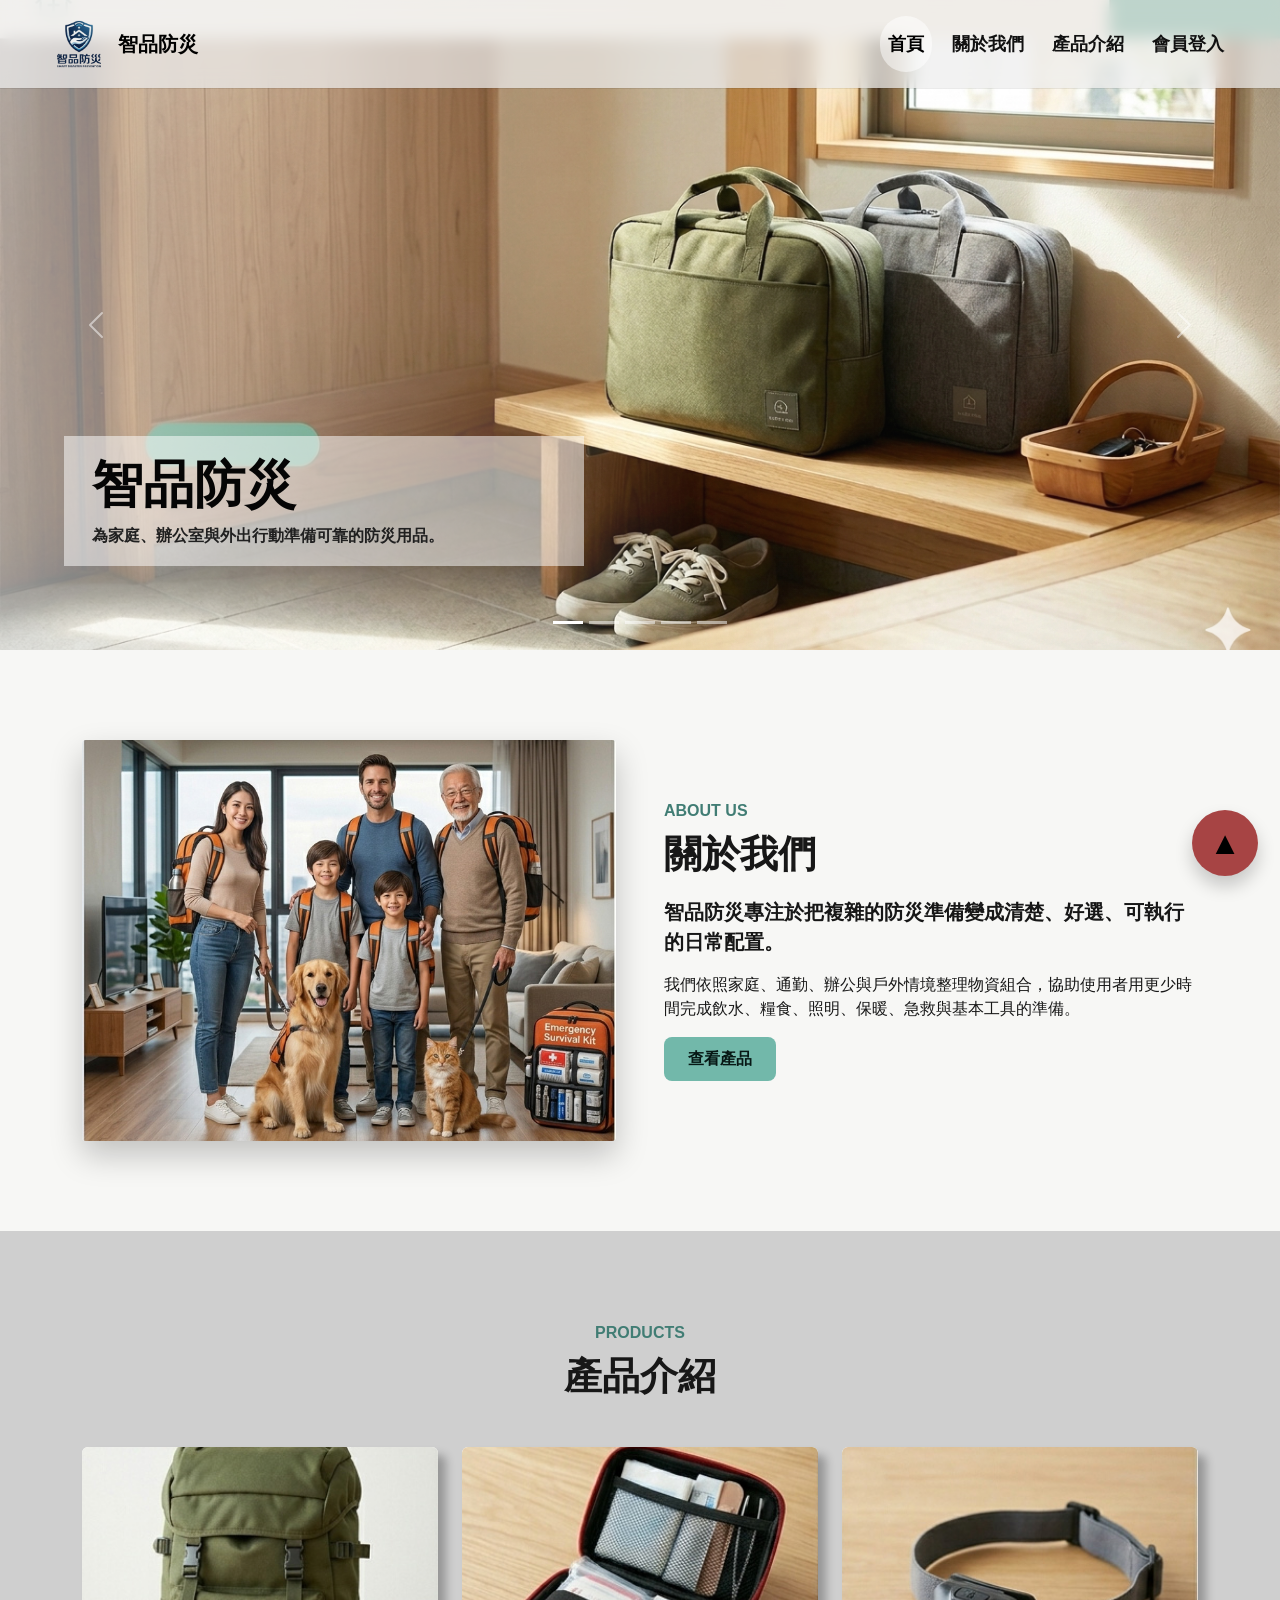
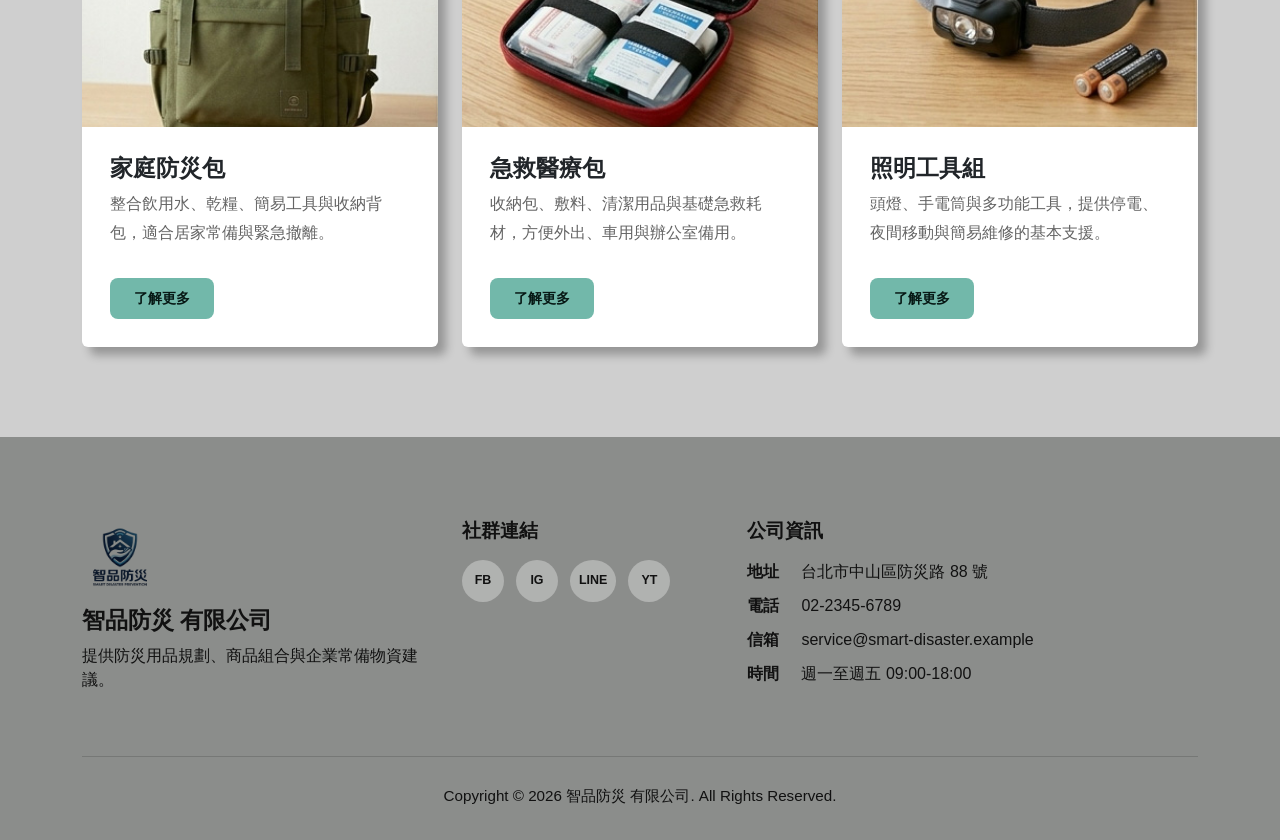
==== index.html @ 9e26929b "Initial website commit" ====
<!doctype html>
<html lang="zh-Hant">
  <head>
    <meta charset="utf-8">
    <meta name="viewport" content="width=device-width, initial-scale=1">
    <title>智品防災</title>
    <link href="css/bootstrap.min.css" rel="stylesheet">
    <link rel="stylesheet" href="css/style.css">
  </head>
  <body>
    <nav class="navbar navbar-expand-lg fixed-top site-nav">
      <div class="container-fluid px-lg-5">
        <a class="navbar-brand d-flex align-items-center gap-2" href="#">
          <img src="images/LOGO_防災.png" alt="智品防災標誌" class="brand-mark">
          <span class="brand-name">智品防災</span>
        </a>
        <button class="navbar-toggler" type="button" data-bs-toggle="collapse" data-bs-target="#mainNav" aria-controls="mainNav" aria-expanded="false" aria-label="切換選單">
          <span class="navbar-toggler-icon"></span>
        </button>
        <div class="collapse navbar-collapse justify-content-end" id="mainNav">
          <ul class="navbar-nav nav-pill">
            <li class="nav-item"><a class="nav-link active" aria-current="page" href="#home">首頁</a></li>
            <li class="nav-item"><a class="nav-link" href="#about">關於我們</a></li>
            <li class="nav-item"><a class="nav-link" href="#products">產品介紹</a></li>
            <li class="nav-item"><a class="nav-link" href="#contact">會員登入</a></li>
          </ul>
        </div>
      </div>
    </nav>

    <header id="home" class="hero-carousel">
      <div id="mainCarousel" class="carousel slide carousel-fade" data-bs-ride="carousel">
        <div class="carousel-indicators">
          <button type="button" data-bs-target="#mainCarousel" data-bs-slide-to="0" class="active" aria-current="true" aria-label="第 1 張"></button>
          <button type="button" data-bs-target="#mainCarousel" data-bs-slide-to="1" aria-label="第 2 張"></button>
          <button type="button" data-bs-target="#mainCarousel" data-bs-slide-to="2" aria-label="第 3 張"></button>
          <button type="button" data-bs-target="#mainCarousel" data-bs-slide-to="3" aria-label="第 4 張"></button>
          <button type="button" data-bs-target="#mainCarousel" data-bs-slide-to="4" aria-label="第 5 張"></button>
        </div>
        <div class="carousel-inner">
          <div class="carousel-item active">
            <img src="images/形象01_1.png" class="d-block w-100" alt="防災用品展示">
            <div class="carousel-caption">
              <h1>智品防災</h1>
              <p>為家庭、辦公室與外出行動準備可靠的防災用品。</p>
            </div>
          </div>
          <div class="carousel-item">
            <img src="images/形象02.png" class="d-block w-100" alt="防災包情境">
            <div class="carousel-caption">
              <h2>防災包配置</h2>
              <p>把水、糧食、照明與急救用品整理成可立即帶走的方案。</p>
            </div>
          </div>
          <div class="carousel-item">
            <img src="images/形象03.png" class="d-block w-100" alt="緊急用品">
            <div class="carousel-caption">
              <h2>日常也能安心</h2>
              <p>從基本款到進階裝備，依不同家庭成員需求搭配。</p>
            </div>
          </div>
          <div class="carousel-item">
            <img src="images/形象04.png" class="d-block w-100" alt="戶外防災用品">
            <div class="carousel-caption">
              <h2>隨身防護</h2>
              <p>輕量、清楚分類，緊急時少一點慌張，多一點掌握。</p>
            </div>
          </div>
          <div class="carousel-item">
            <img src="images/形象05.png" class="d-block w-100" alt="防災商品設計稿">
            <div class="carousel-caption">
              <h2>完整補給</h2>
              <p>從食品、水源、照明到醫療包，一站整理常備物資。</p>
            </div>
          </div>
        </div>
        <button class="carousel-control-prev" type="button" data-bs-target="#mainCarousel" data-bs-slide="prev">
          <span class="carousel-control-prev-icon" aria-hidden="true"></span>
          <span class="visually-hidden">上一張</span>
        </button>
        <button class="carousel-control-next" type="button" data-bs-target="#mainCarousel" data-bs-slide="next">
          <span class="carousel-control-next-icon" aria-hidden="true"></span>
          <span class="visually-hidden">下一張</span>
        </button>
      </div>
    </header>

    <main>
      <section id="about" class="about-section section-pad">
        <div class="container">
          <div class="row align-items-center g-5">
            <div class="col-lg-6">
              <img src="images/Banner_A01.jpg" alt="防災用品整理" class="img-fluid about-img">
            </div>
            <div class="col-lg-6">
              <p class="section-kicker">About Us</p>
              <h2>關於我們</h2>
              <p class="lead">智品防災專注於把複雜的防災準備變成清楚、好選、可執行的日常配置。</p>
              <p>我們依照家庭、通勤、辦公與戶外情境整理物資組合，協助使用者用更少時間完成飲水、糧食、照明、保暖、急救與基本工具的準備。</p>
              <a href="#products" class="btn btn-brand">查看產品</a>
            </div>
          </div>
        </div>
      </section>

      <section id="products" class="product-section section-pad">
        <div class="container">
          <div class="text-center mb-5">
            <p class="section-kicker">Products</p>
            <h2>產品介紹</h2>
          </div>
          <div class="row g-4">
            <div class="col-md-6 col-lg-4">
              <article class="card product-card h-100">
                <img src="images/商品照_A01.jpg" class="card-img-top" alt="家庭防災包">
                <div class="card-body">
                  <h3 class="card-title">家庭防災包</h3>
                  <p class="card-text">整合飲用水、乾糧、簡易工具與收納背包，適合居家常備與緊急撤離。</p>
                  <a href="#" class="btn btn-brand btn-sm">了解更多</a>
                </div>
              </article>
            </div>
            <div class="col-md-6 col-lg-4">
              <article class="card product-card h-100">
                <img src="images/商品照_A05.jpg" class="card-img-top" alt="急救醫療包">
                <div class="card-body">
                  <h3 class="card-title">急救醫療包</h3>
                  <p class="card-text">收納包、敷料、清潔用品與基礎急救耗材，方便外出、車用與辦公室備用。</p>
                  <a href="#" class="btn btn-brand btn-sm">了解更多</a>
                </div>
              </article>
            </div>
            <div class="col-md-6 col-lg-4 mx-md-auto mx-lg-0">
              <article class="card product-card h-100">
                <img src="images/商品照_A06.jpg" class="card-img-top" alt="照明工具組">
                <div class="card-body">
                  <h3 class="card-title">照明工具組</h3>
                  <p class="card-text">頭燈、手電筒與多功能工具，提供停電、夜間移動與簡易維修的基本支援。</p>
                  <a href="#" class="btn btn-brand btn-sm">了解更多</a>
                </div>
              </article>
            </div>
          </div>
        </div>
      </section>
    </main>

    <footer id="contact" class="site-footer">
      <div class="container">
        <div class="row gy-4 align-items-start">
          <div class="col-lg-4">
            <img src="images/LOGO_防災.png" alt="智品防災標誌" class="footer-logo">
            <h2>智品防災 有限公司</h2>
            <p>提供防災用品規劃、商品組合與企業常備物資建議。</p>
          </div>
          <div class="col-md-4 col-lg-3">
            <h3>社群連結</h3>
            <div class="social-links">
              <a href="#" aria-label="Facebook">FB</a>
              <a href="#" aria-label="Instagram">IG</a>
              <a href="#" aria-label="Line">LINE</a>
              <a href="#" aria-label="YouTube">YT</a>
            </div>
          </div>
          <div class="col-md-8 col-lg-5">
            <h3>公司資訊</h3>
            <ul class="company-info">
              <li><span class="info-icon">地址</span> 台北市中山區防災路 88 號</li>
              <li><span class="info-icon">電話</span> 02-2345-6789</li>
              <li><span class="info-icon">信箱</span> service@smart-disaster.example</li>
              <li><span class="info-icon">時間</span> 週一至週五 09:00-18:00</li>
            </ul>
          </div>
        </div>
        <div class="copyright">
          Copyright © 2026 智品防災 有限公司. All Rights Reserved.
        </div>
      </div>
    </footer>

    <a href="#home" class="back-top" aria-label="回到頂端">
      <span aria-hidden="true">▲</span>
    </a>

    <script src="js/bootstrap.bundle.min.js"></script>
  </body>
</html>
---- css/style.css ----
:root {
  --brand: #72b8aa;
  --brand-dark: #417d74;
  --ink: #171717;
  --muted: #646464;
  --panel: #f7f7f5;
  --page-gray: #cfcfcf;
  --footer: #8b8d8b;
}

html {
  scroll-behavior: smooth;
}

body {
  color: var(--ink);
  font-family: "Noto Sans TC", "Microsoft JhengHei", Arial, sans-serif;
  background: var(--page-gray);
}

.site-nav {
  min-height: 78px;
  background: rgba(238, 238, 238, 0.72);
  backdrop-filter: blur(8px);
  box-shadow: 0 1px 0 rgba(0, 0, 0, 0.08);
}

.brand-mark {
  width: 62px;
  height: 62px;
  object-fit: contain;
  mix-blend-mode: multiply;
}

.brand-name {
  font-weight: 800;
  letter-spacing: 0;
}

.nav-pill {
  gap: 12px;
  font-size: 1.15rem;
  font-weight: 800;
}

.nav-pill .nav-link {
  color: #111;
  border-radius: 999px;
  padding: 14px 30px;
}

.nav-pill .nav-link.active,
.nav-pill .nav-link:hover {
  background: rgba(255, 255, 255, 0.5);
  color: #000;
}

.hero-carousel {
  background: #ddd;
}

.carousel-item {
  height: min(650px, 58vw);
  min-height: 380px;
}

.carousel-item img {
  width: 100%;
  height: 100%;
  object-fit: cover;
}

.carousel-item::after {
  content: "";
  position: absolute;
  inset: 0;
  background: linear-gradient(90deg, rgba(255, 255, 255, 0.58), rgba(255, 255, 255, 0.02) 54%);
  pointer-events: none;
}

.carousel-caption {
  right: auto;
  bottom: 13%;
  left: 5%;
  z-index: 2;
  width: min(520px, 72vw);
  color: #050505;
  text-align: left;
  background: rgba(255, 255, 255, 0.52);
  border-radius: 0;
  padding: 18px 28px;
}

.carousel-caption h1,
.carousel-caption h2 {
  margin-bottom: 8px;
  font-size: clamp(2.2rem, 4vw, 4.2rem);
  font-weight: 900;
}

.carousel-caption p {
  margin: 0;
  color: #202020;
  font-weight: 600;
}

.section-pad {
  padding: 90px 0;
}

.about-section {
  background: var(--panel);
}

.about-img {
  width: 100%;
  aspect-ratio: 4 / 3;
  object-fit: cover;
  border-radius: 4px;
  box-shadow: 0 14px 32px rgba(0, 0, 0, 0.22);
}

.section-kicker {
  margin-bottom: 8px;
  color: var(--brand-dark);
  font-weight: 900;
  text-transform: uppercase;
}

h2 {
  margin-bottom: 20px;
  font-size: clamp(2rem, 3vw, 3rem);
  font-weight: 900;
}

.lead {
  font-weight: 700;
}

.btn-brand {
  color: #071815;
  background: var(--brand);
  border: 0;
  border-radius: 8px;
  font-weight: 800;
  padding: 10px 24px;
}

.btn-brand:hover {
  color: #fff;
  background: var(--brand-dark);
}

.product-section {
  background: var(--page-gray);
}

.product-card {
  overflow: hidden;
  border: 0;
  border-radius: 6px;
  box-shadow: 8px 8px 10px rgba(0, 0, 0, 0.28);
}

.product-card .card-img-top {
  height: 280px;
  object-fit: cover;
}

.product-card .card-body {
  display: flex;
  min-height: 220px;
  flex-direction: column;
  padding: 28px;
}

.product-card .card-title {
  font-size: 1.45rem;
  font-weight: 900;
}

.product-card .card-text {
  color: var(--muted);
  line-height: 1.8;
}

.product-card .btn {
  margin-top: auto;
  align-self: flex-start;
}

.site-footer {
  padding: 82px 0 32px;
  color: #111;
  background: var(--footer);
}

.footer-logo {
  width: 76px;
  height: 76px;
  object-fit: contain;
  mix-blend-mode: multiply;
}

.site-footer h2 {
  margin: 12px 0 10px;
  font-size: 1.45rem;
}

.site-footer h3 {
  margin-bottom: 18px;
  font-size: 1.2rem;
  font-weight: 900;
}

.social-links {
  display: flex;
  gap: 12px;
}

.social-links a {
  display: inline-flex;
  min-width: 42px;
  height: 42px;
  align-items: center;
  justify-content: center;
  color: #111;
  background: rgba(255, 255, 255, 0.32);
  border-radius: 50%;
  font-size: 0.78rem;
  font-weight: 900;
  padding: 0 9px;
  text-decoration: none;
}

.social-links a:hover {
  color: #fff;
  background: var(--brand-dark);
}

.company-info {
  display: grid;
  gap: 10px;
  padding: 0;
  margin: 0;
  list-style: none;
}

.info-icon {
  display: inline-flex;
  min-width: 42px;
  margin-right: 8px;
  font-weight: 900;
}

.copyright {
  padding-top: 28px;
  margin-top: 48px;
  border-top: 1px solid rgba(0, 0, 0, 0.15);
  text-align: center;
  font-size: 0.95rem;
}

.back-top {
  position: fixed;
  right: 22px;
  bottom: 24px;
  z-index: 20;
  display: inline-flex;
  width: 66px;
  height: 66px;
  align-items: center;
  justify-content: center;
  color: #000;
  background: #a74444;
  border-radius: 50%;
  font-size: 2rem;
  text-decoration: none;
  box-shadow: 0 10px 18px rgba(0, 0, 0, 0.2);
}

@media (max-width: 991.98px) {
  .site-nav {
    background: rgba(238, 238, 238, 0.94);
  }

  .nav-pill {
    gap: 0;
    padding: 12px 0;
  }

  .nav-pill .nav-link {
    padding: 12px 16px;
  }

  .carousel-item {
    height: 520px;
  }
}

@media (max-width: 575.98px) {
  .brand-mark {
    width: 48px;
    height: 48px;
  }

  .brand-name {
    font-size: 1rem;
  }

  .carousel-item {
    min-height: 430px;
  }

  .carousel-caption {
    left: 16px;
    width: calc(100% - 32px);
    padding: 16px;
  }

  .section-pad {
    padding: 64px 0;
  }

  .product-card .card-img-top {
    height: 220px;
  }

  .back-top {
    width: 52px;
    height: 52px;
    font-size: 1.45rem;
  }
}
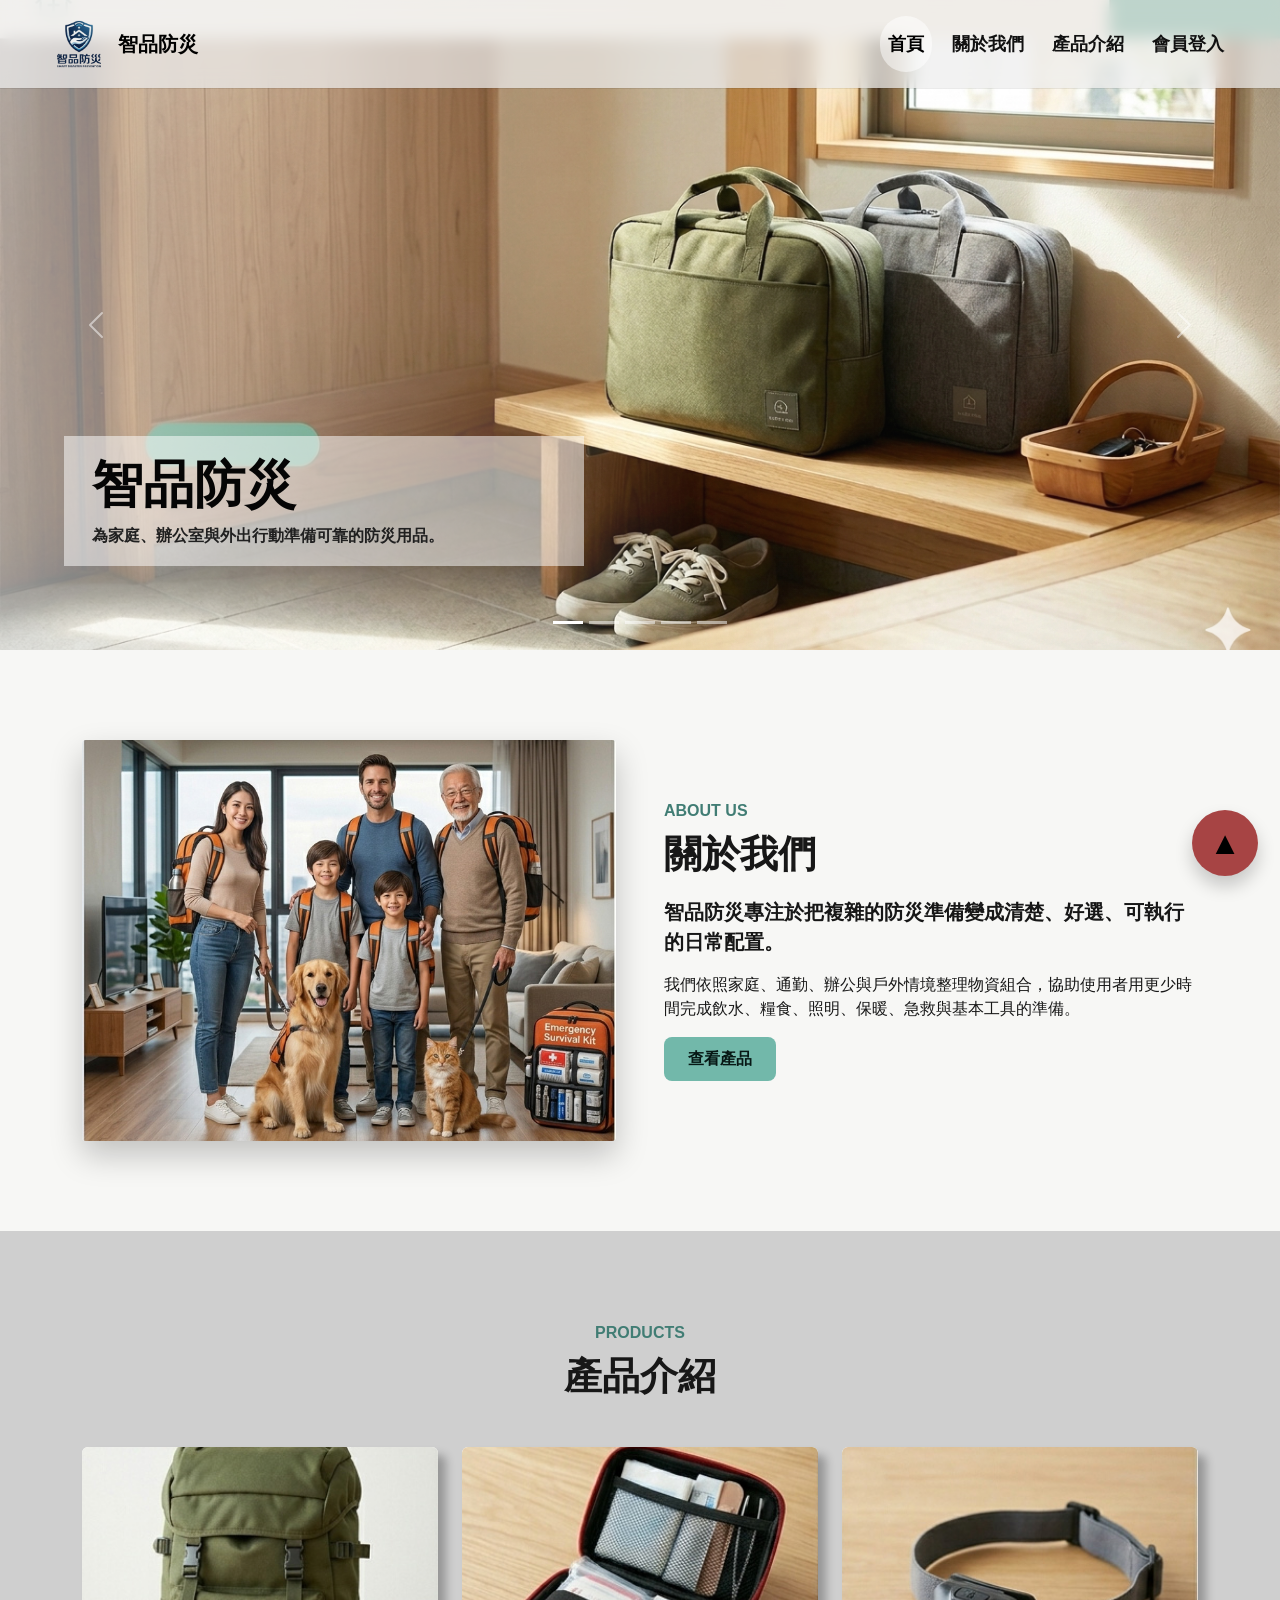
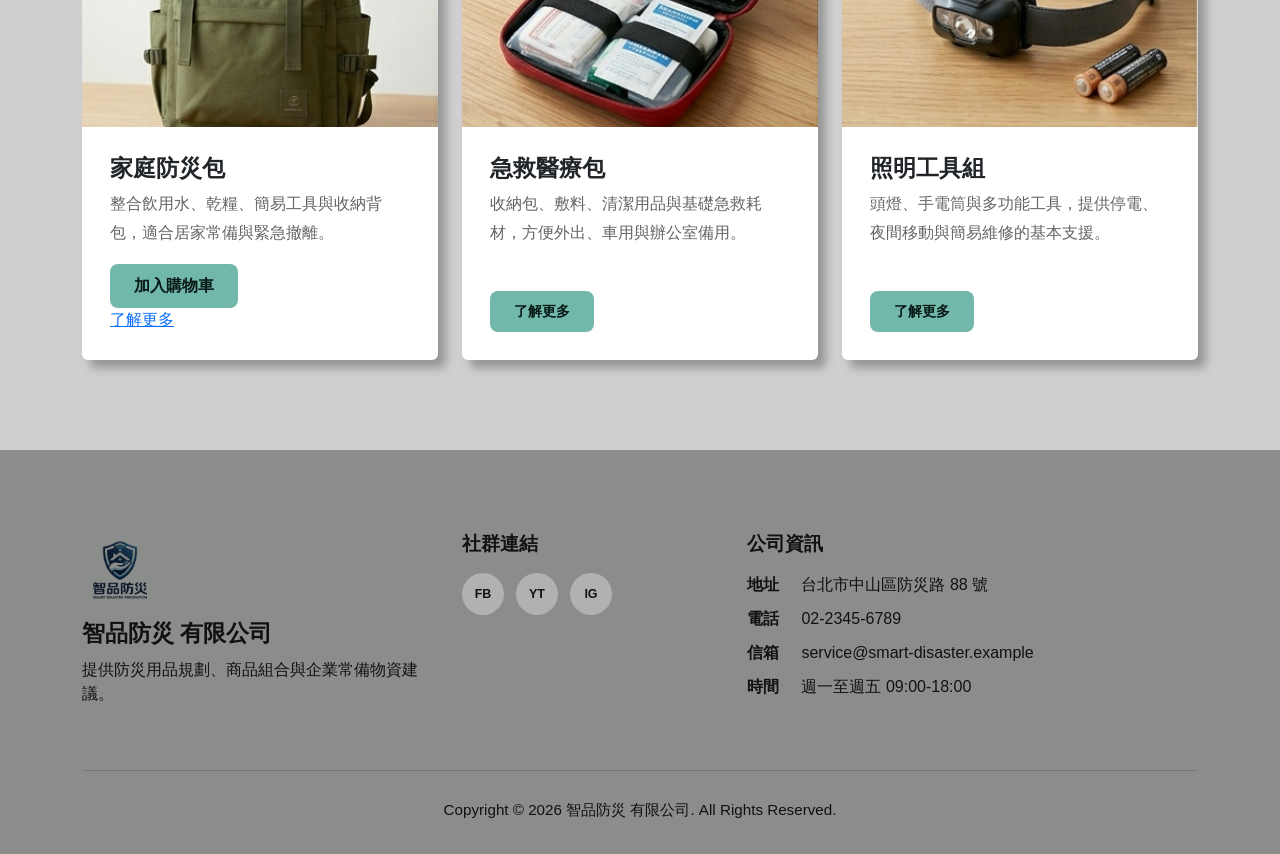
==== commit 967aff97: "Update footer social links" ====
--- a/index.html
+++ b/index.html
@@ -6,6 +6,24 @@
     <title>智品防災</title>
     <link href="css/bootstrap.min.css" rel="stylesheet">
     <link rel="stylesheet" href="css/style.css">
+    <!-- Google tag (gtag.js) -->
+    <script async src="https://www.googletagmanager.com/gtag/js?id=G-Y2Q09DCJVM"></script>
+    <script>
+      window.dataLayer = window.dataLayer || [];
+      function gtag(){dataLayer.push(arguments);}
+      gtag('js', new Date());
+
+      gtag('config', 'G-Y2Q09DCJVM');
+    </script>
+    <!-- Google tag (gtag.js) -->
+    <script async src="https://www.googletagmanager.com/gtag/js?id=AW-18341194944"></script>
+    <script>
+      window.dataLayer = window.dataLayer || [];
+      function gtag(){dataLayer.push(arguments);}
+      gtag('js', new Date());
+
+      gtag('config', 'AW-18341194944');
+    </script>
   </head>
   <body>
     <nav class="navbar navbar-expand-lg fixed-top site-nav">
@@ -116,7 +134,8 @@
                 <div class="card-body">
                   <h3 class="card-title">家庭防災包</h3>
                   <p class="card-text">整合飲用水、乾糧、簡易工具與收納背包，適合居家常備與緊急撤離。</p>
-                  <a href="#" class="btn btn-brand btn-sm">了解更多</a>
+                  <a href="goal.html" class="btn btn-brand">加入購物車</a>
+                  <a href="#" class="btnstyle">了解更多</a>
                 </div>
               </article>
             </div>
@@ -156,10 +175,9 @@
           <div class="col-md-4 col-lg-3">
             <h3>社群連結</h3>
             <div class="social-links">
-              <a href="#" aria-label="Facebook">FB</a>
-              <a href="#" aria-label="Instagram">IG</a>
-              <a href="#" aria-label="Line">LINE</a>
-              <a href="#" aria-label="YouTube">YT</a>
+              <a href="https://www.facebook.com/tw.alerts/?locale=zh_TW" target="_blank" rel="noopener noreferrer" aria-label="Facebook">FB</a>
+              <a href="https://www.youtube.com/@%E5%85%A7%E6%94%BF%E9%83%A8%E6%B6%88%E9%98%B2%E7%BD%B2NationalFire" target="_blank" rel="noopener noreferrer" aria-label="YouTube">YT</a>
+              <a href="https://www.instagram.com/nfa_taiwan/" target="_blank" rel="noopener noreferrer" aria-label="Instagram">IG</a>
             </div>
           </div>
           <div class="col-md-8 col-lg-5">
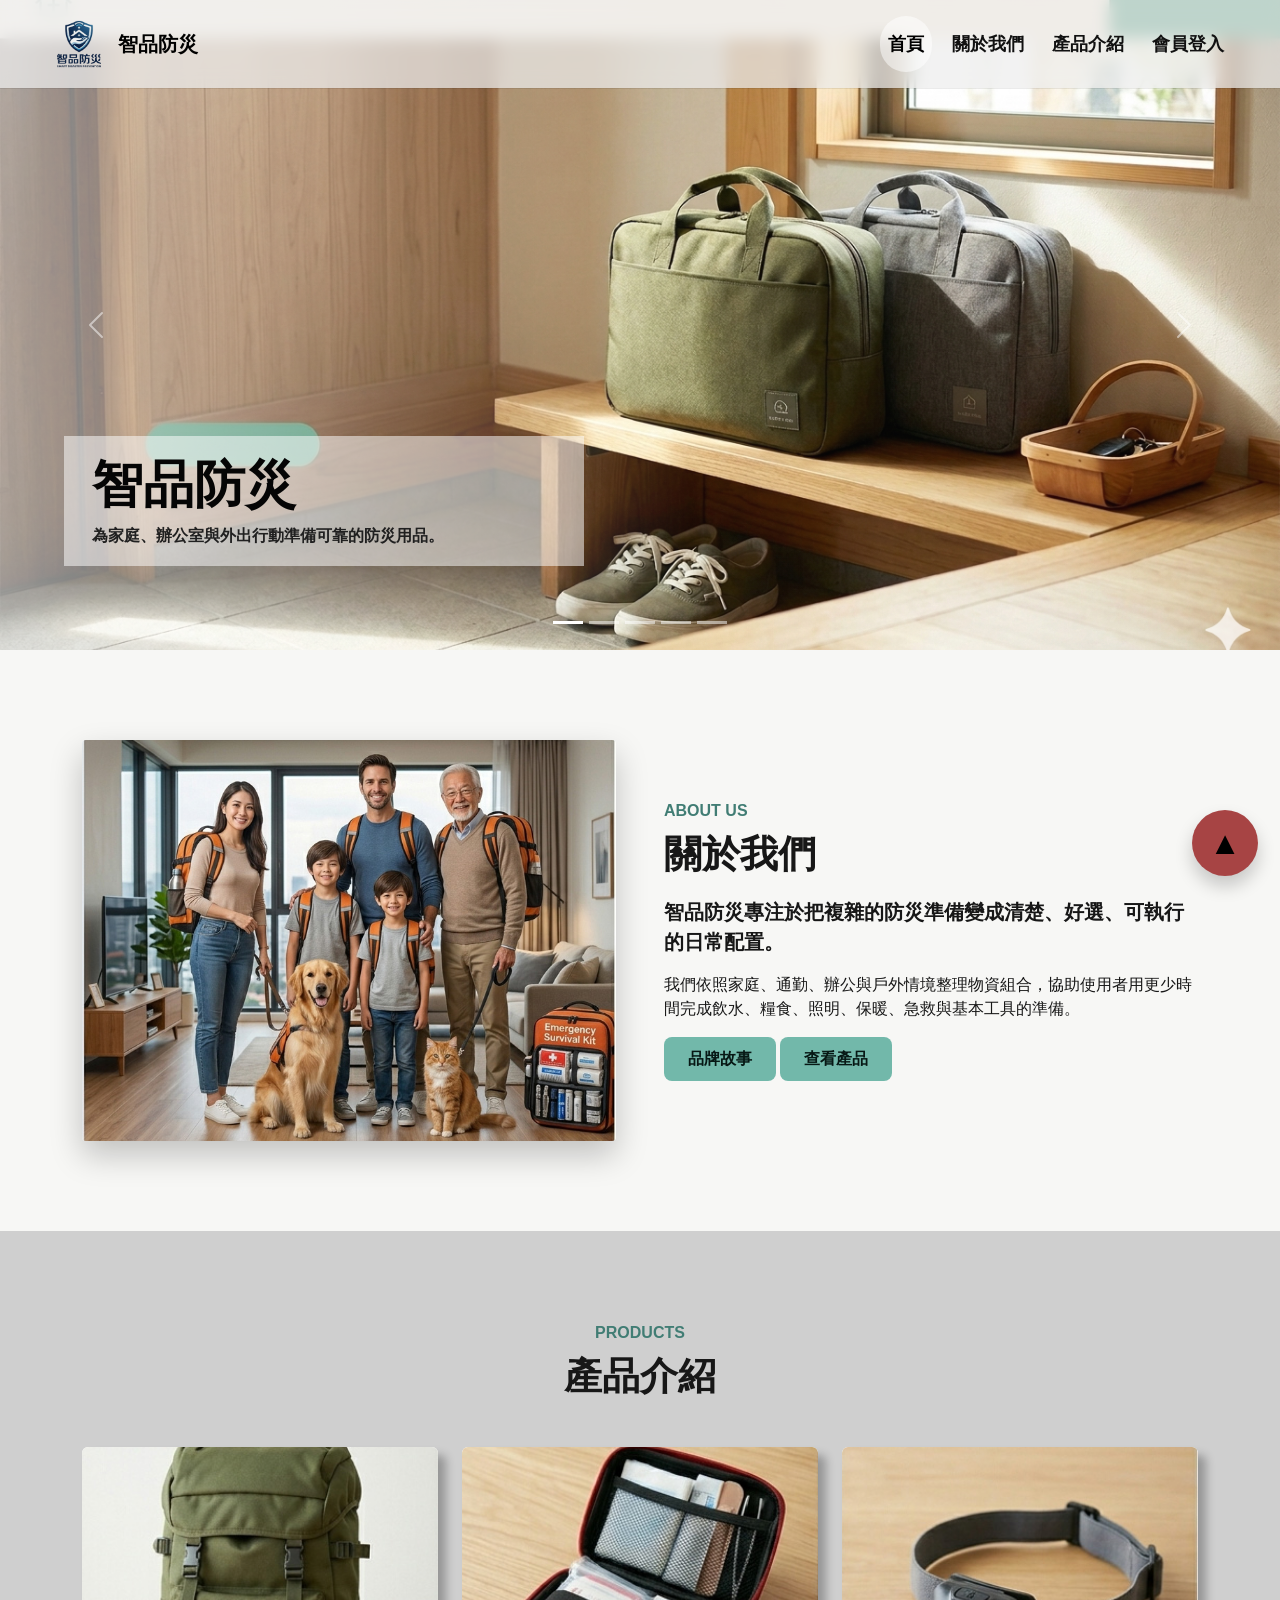
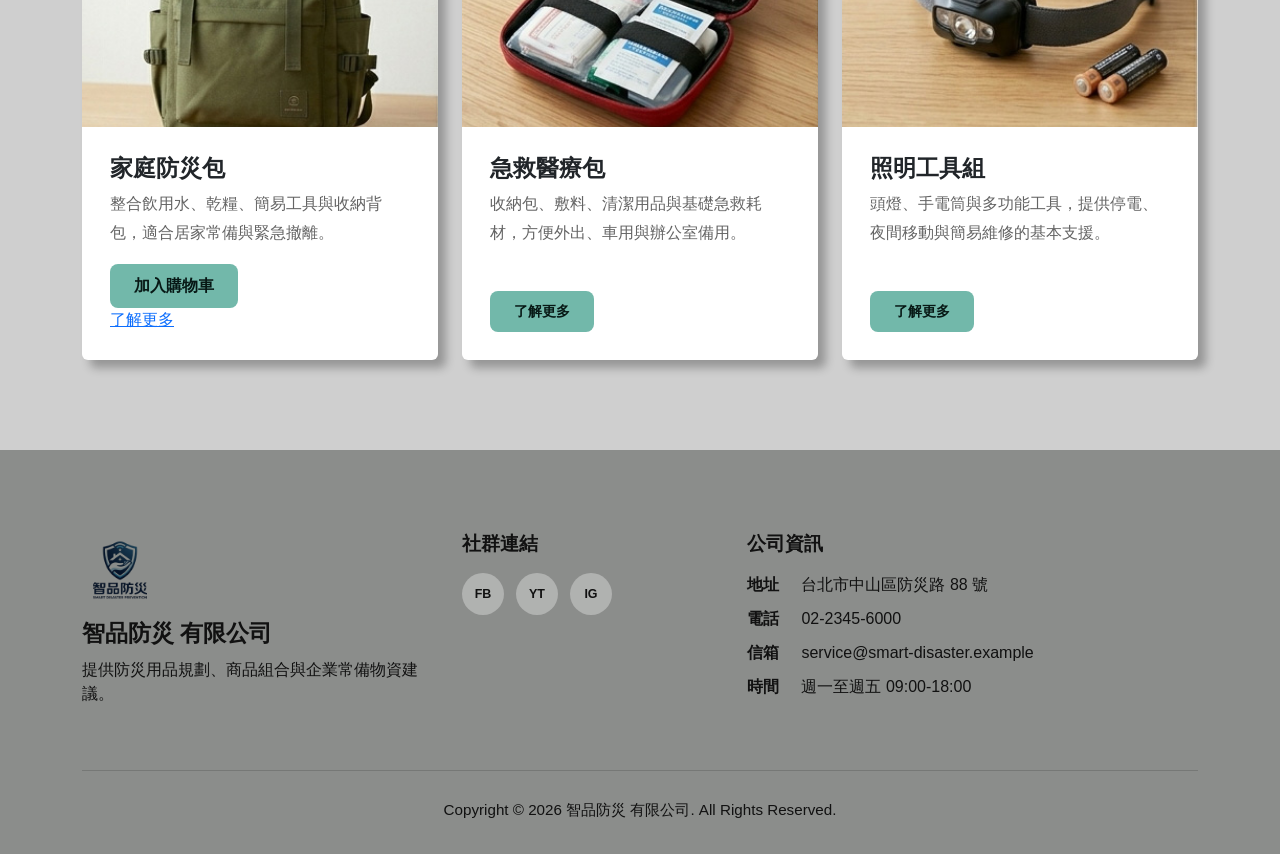
==== commit c9401daa: "新增品牌故事頁面並更新首頁資訊" ====
--- a/index.html
+++ b/index.html
@@ -115,6 +115,7 @@
               <h2>關於我們</h2>
               <p class="lead">智品防災專注於把複雜的防災準備變成清楚、好選、可執行的日常配置。</p>
               <p>我們依照家庭、通勤、辦公與戶外情境整理物資組合，協助使用者用更少時間完成飲水、糧食、照明、保暖、急救與基本工具的準備。</p>
+              <a href="about.html" class="btn btn-brand">品牌故事</a>
               <a href="#products" class="btn btn-brand">查看產品</a>
             </div>
           </div>
@@ -184,7 +185,7 @@
             <h3>公司資訊</h3>
             <ul class="company-info">
               <li><span class="info-icon">地址</span> 台北市中山區防災路 88 號</li>
-              <li><span class="info-icon">電話</span> 02-2345-6789</li>
+              <li><span class="info-icon">電話</span> 02-2345-6000</li>
               <li><span class="info-icon">信箱</span> service@smart-disaster.example</li>
               <li><span class="info-icon">時間</span> 週一至週五 09:00-18:00</li>
             </ul>
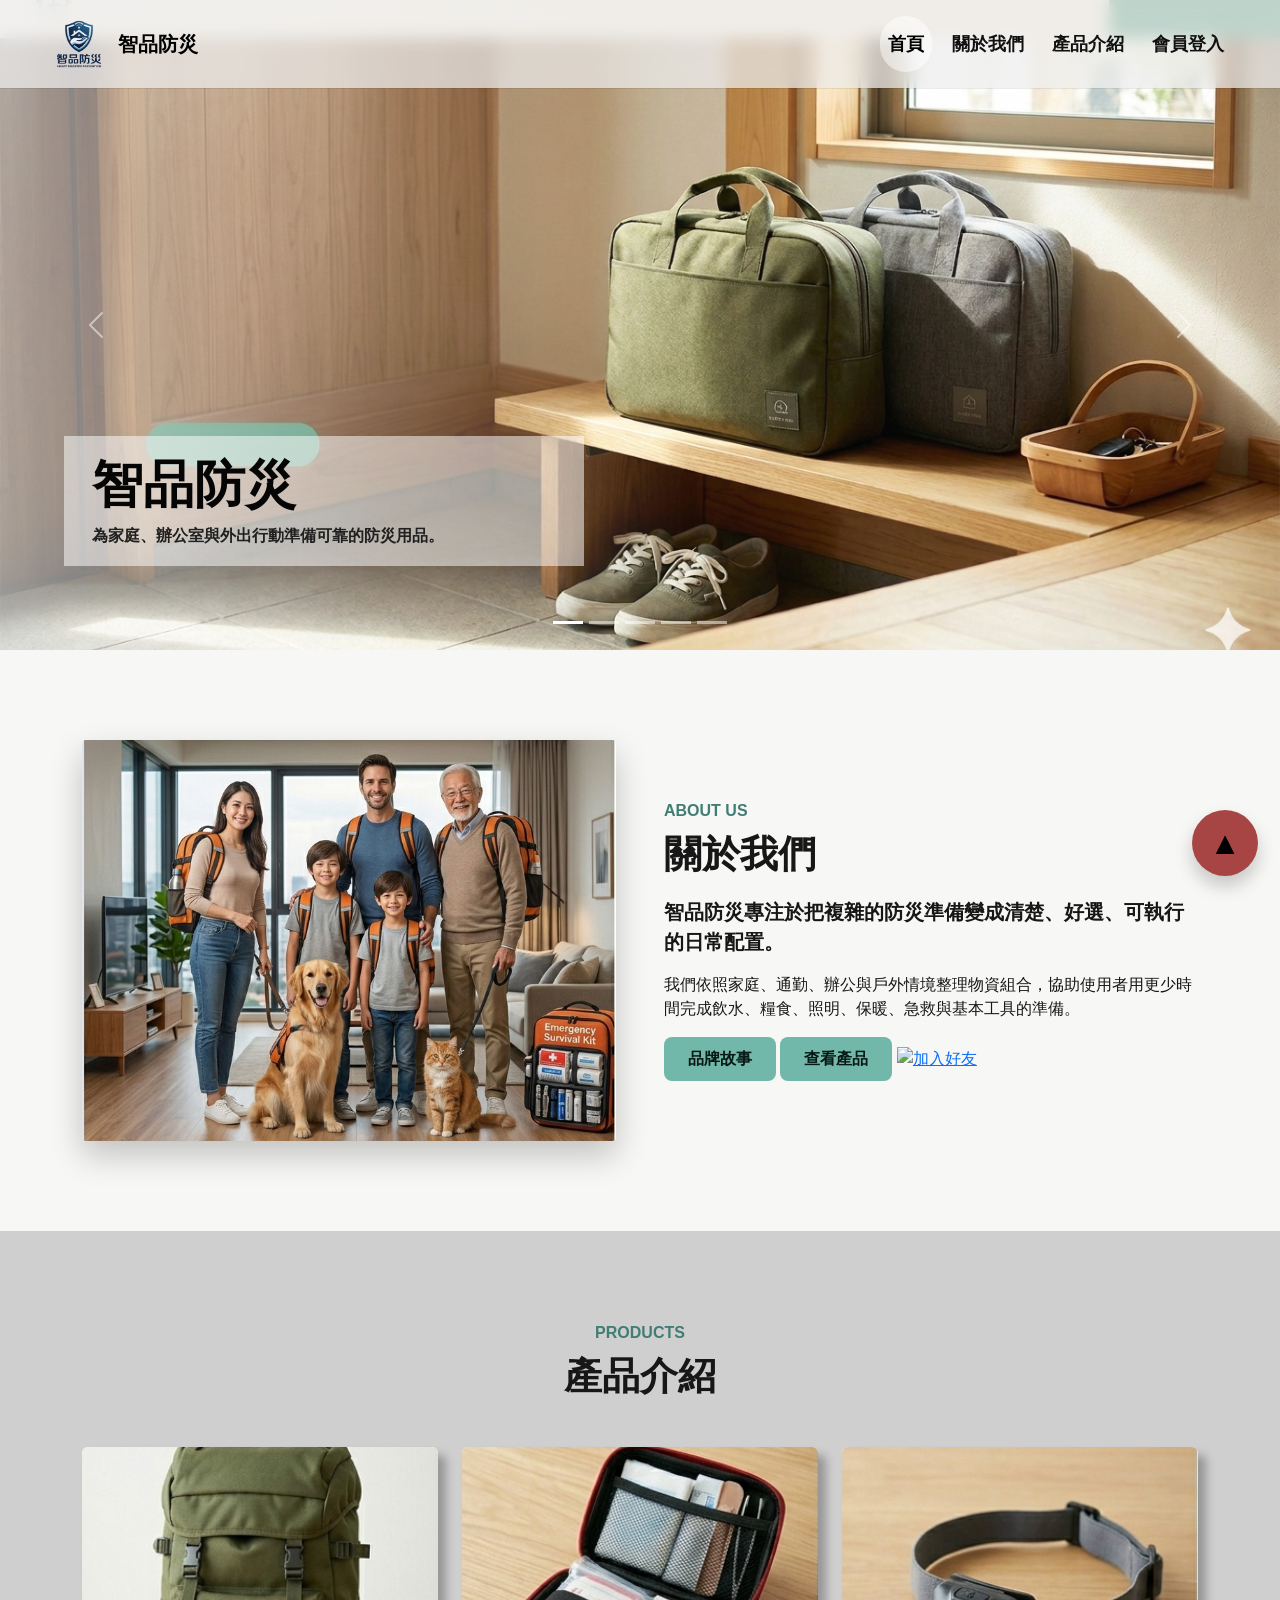
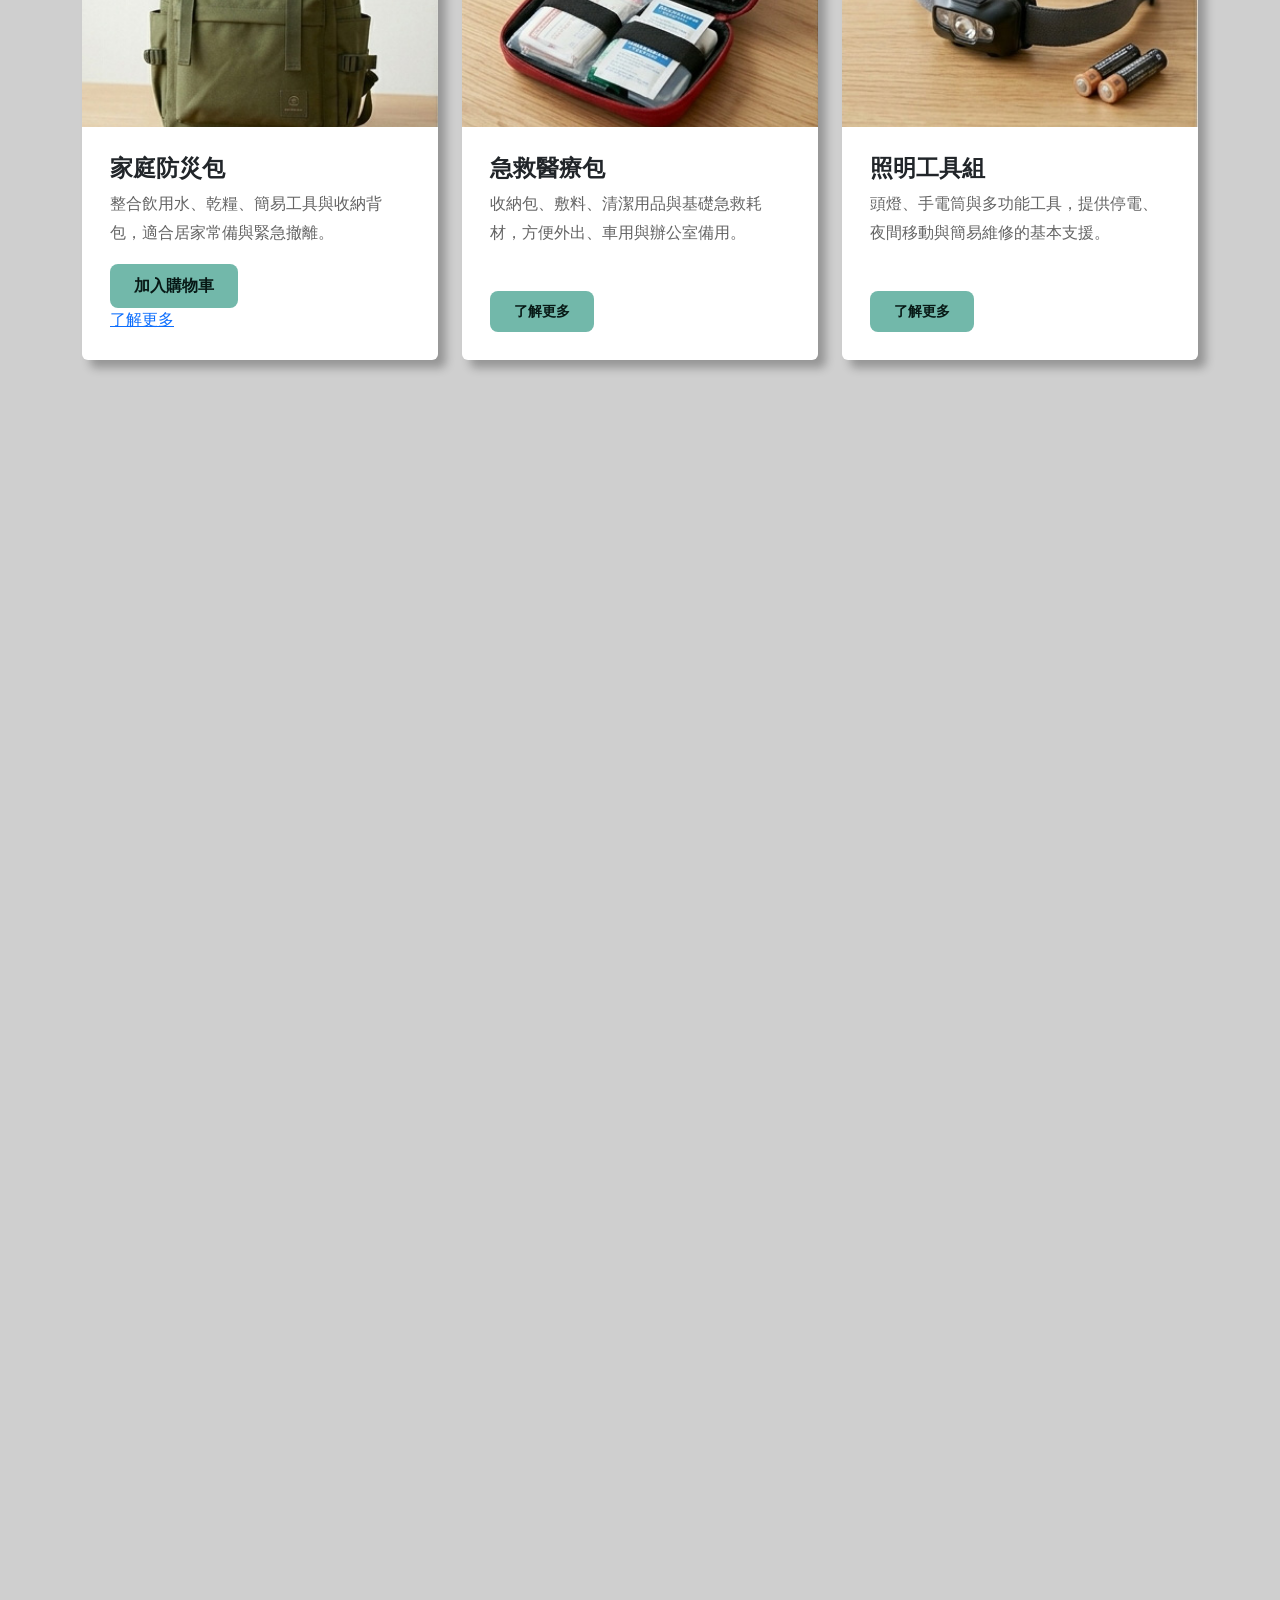
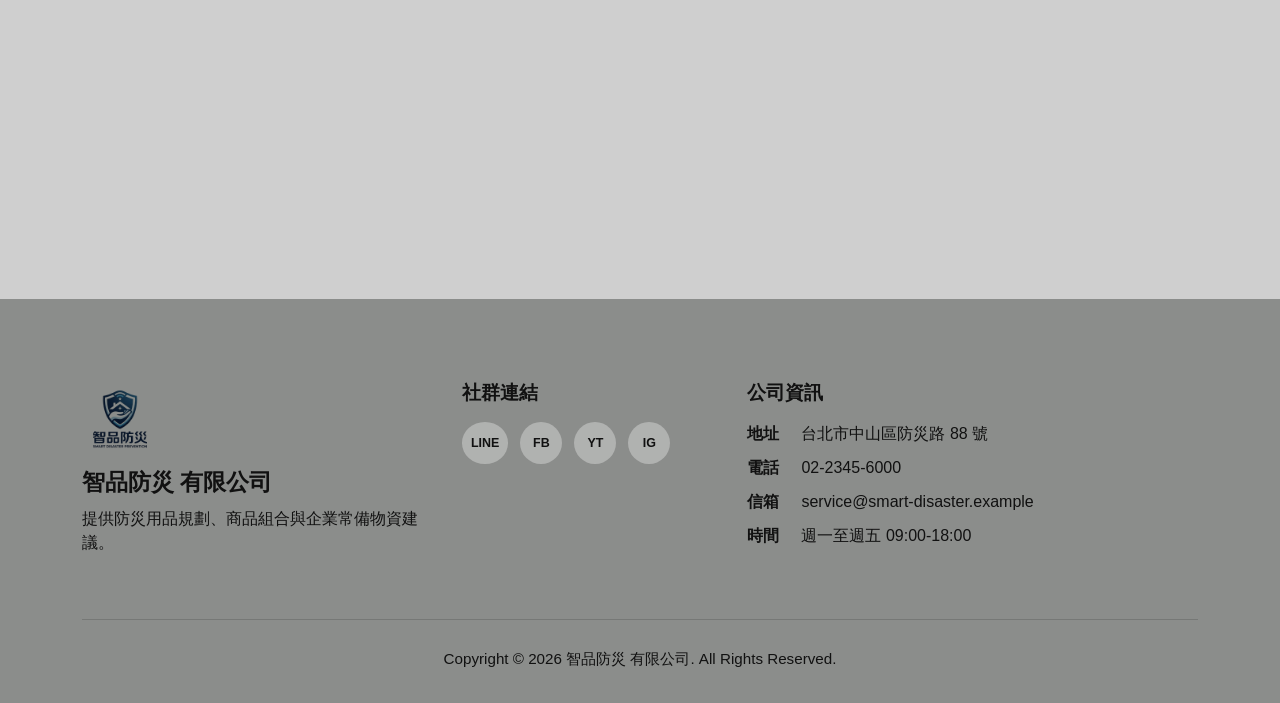
==== commit faca7197: "新增首頁社群與表單嵌入" ====
--- a/index.html
+++ b/index.html
@@ -117,6 +117,7 @@
               <p>我們依照家庭、通勤、辦公與戶外情境整理物資組合，協助使用者用更少時間完成飲水、糧食、照明、保暖、急救與基本工具的準備。</p>
               <a href="about.html" class="btn btn-brand">品牌故事</a>
               <a href="#products" class="btn btn-brand">查看產品</a>
+              <a href="https://lin.ee/9loi6iI" target="_blank" rel="noopener noreferrer"><img src="https://scdn.line-apps.com/n/line_add_friends/btn/zh-Hant.png" alt="加入好友" height="36" border="0"></a>
             </div>
           </div>
         </div>
@@ -163,6 +164,20 @@
           </div>
         </div>
       </section>
+      <!-- 以下FB貼文和表單嵌入 -->
+      <section>
+        <div class="container">
+          <div class="row">
+            <div class="col-lg-6 col-md-12">
+                <iframe src="https://www.facebook.com/plugins/post.php?href=https%3A%2F%2Fwww.facebook.com%2FSDP.tw%2Fposts%2Fpfbid02nCRAsz2Tqoyzge5oofvgWqMRafAFrnP6QEYzyueDGAw2x2o52cTvUMLwLZVPJsAKl&show_text=true&width=500" width="500" height="639" style="border:none;overflow:hidden" scrolling="no" frameborder="0" allowfullscreen="true" allow="autoplay; clipboard-write; encrypted-media; picture-in-picture; web-share"></iframe>
+              </div>
+              <div class="col-lg-6 col-md-12">
+                <iframe src="https://docs.google.com/forms/d/e/1FAIpQLScpXTfnFCI087SNfRGQNizvy00hLknL8PjaKdA9idjAFzeWNw/viewform?embedded=true" width="640" height="3042" frameborder="0" marginheight="0" marginwidth="0">載入中…</iframe>
+              </div>
+            </div>
+          </div>
+
+      </section>
     </main>
 
     <footer id="contact" class="site-footer">
@@ -176,6 +191,7 @@
           <div class="col-md-4 col-lg-3">
             <h3>社群連結</h3>
             <div class="social-links">
+              <a href="https://lin.ee/YL1DuRI" target="_blank" rel="noopener noreferrer" aria-label="LINE">LINE</a>
               <a href="https://www.facebook.com/tw.alerts/?locale=zh_TW" target="_blank" rel="noopener noreferrer" aria-label="Facebook">FB</a>
               <a href="https://www.youtube.com/@%E5%85%A7%E6%94%BF%E9%83%A8%E6%B6%88%E9%98%B2%E7%BD%B2NationalFire" target="_blank" rel="noopener noreferrer" aria-label="YouTube">YT</a>
               <a href="https://www.instagram.com/nfa_taiwan/" target="_blank" rel="noopener noreferrer" aria-label="Instagram">IG</a>
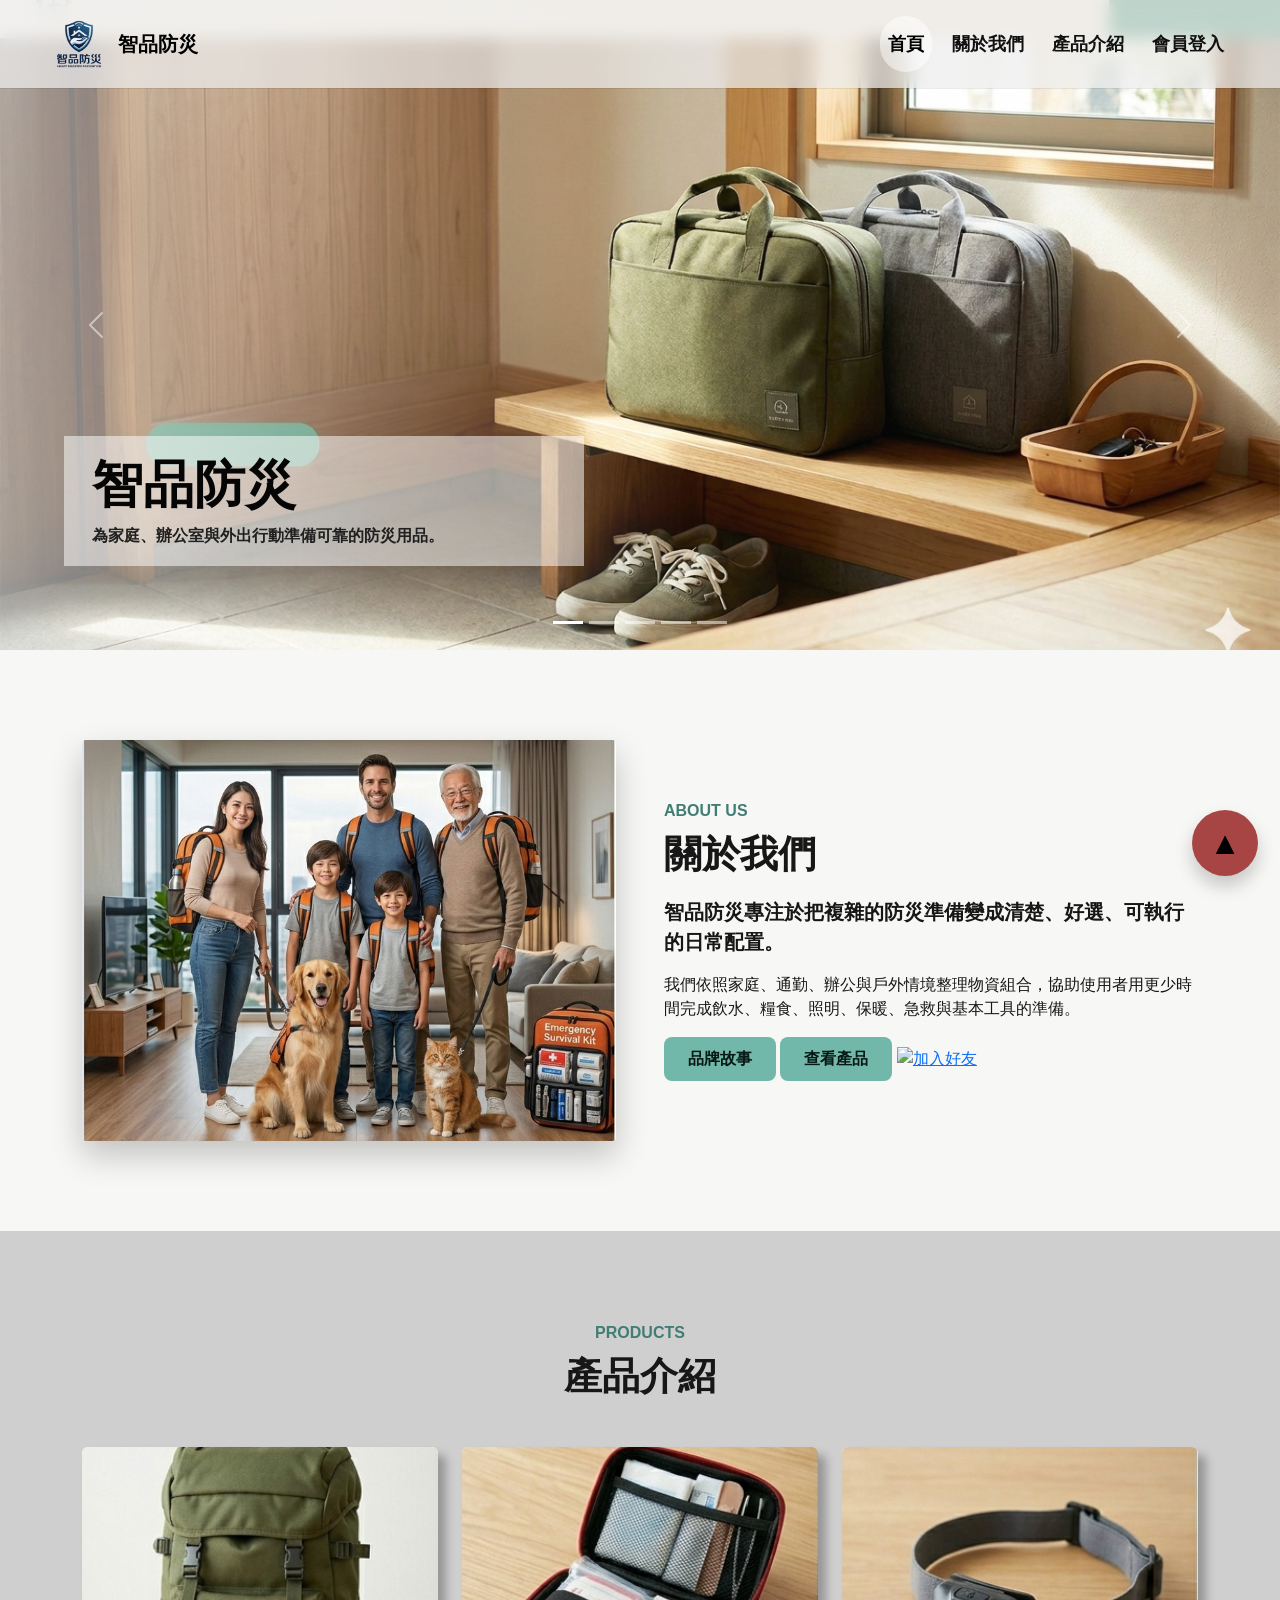
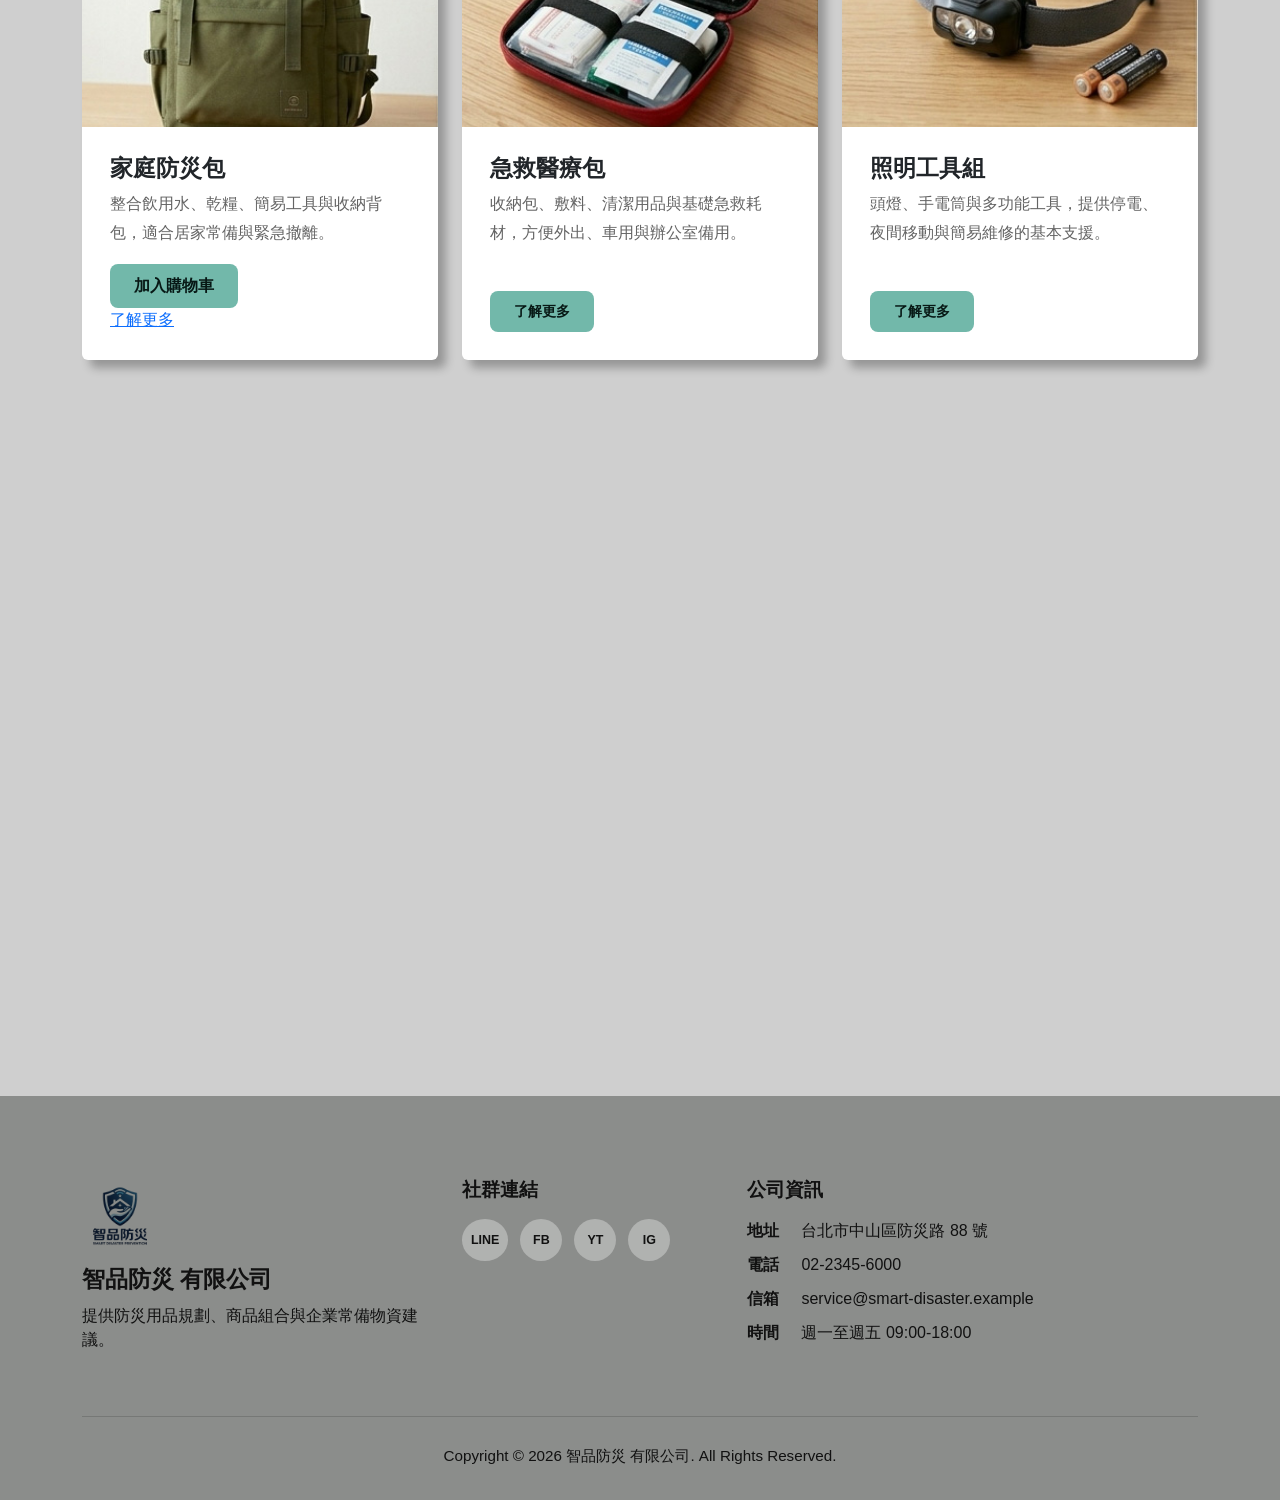
==== commit b5af5a5f: "調整表單嵌入高度與捲動" ====
--- a/index.html
+++ b/index.html
@@ -172,7 +172,7 @@
                 <iframe src="https://www.facebook.com/plugins/post.php?href=https%3A%2F%2Fwww.facebook.com%2FSDP.tw%2Fposts%2Fpfbid02nCRAsz2Tqoyzge5oofvgWqMRafAFrnP6QEYzyueDGAw2x2o52cTvUMLwLZVPJsAKl&show_text=true&width=500" width="500" height="639" style="border:none;overflow:hidden" scrolling="no" frameborder="0" allowfullscreen="true" allow="autoplay; clipboard-write; encrypted-media; picture-in-picture; web-share"></iframe>
               </div>
               <div class="col-lg-6 col-md-12">
-                <iframe src="https://docs.google.com/forms/d/e/1FAIpQLScpXTfnFCI087SNfRGQNizvy00hLknL8PjaKdA9idjAFzeWNw/viewform?embedded=true" width="640" height="3042" frameborder="0" marginheight="0" marginwidth="0">載入中…</iframe>
+                <iframe src="https://docs.google.com/forms/d/e/1FAIpQLScpXTfnFCI087SNfRGQNizvy00hLknL8PjaKdA9idjAFzeWNw/viewform?embedded=true" width="640" height="639" style="border:0; overflow:auto;" scrolling="yes" frameborder="0" marginheight="0" marginwidth="0" title="防災相關表單">載入中…</iframe>
               </div>
             </div>
           </div>
